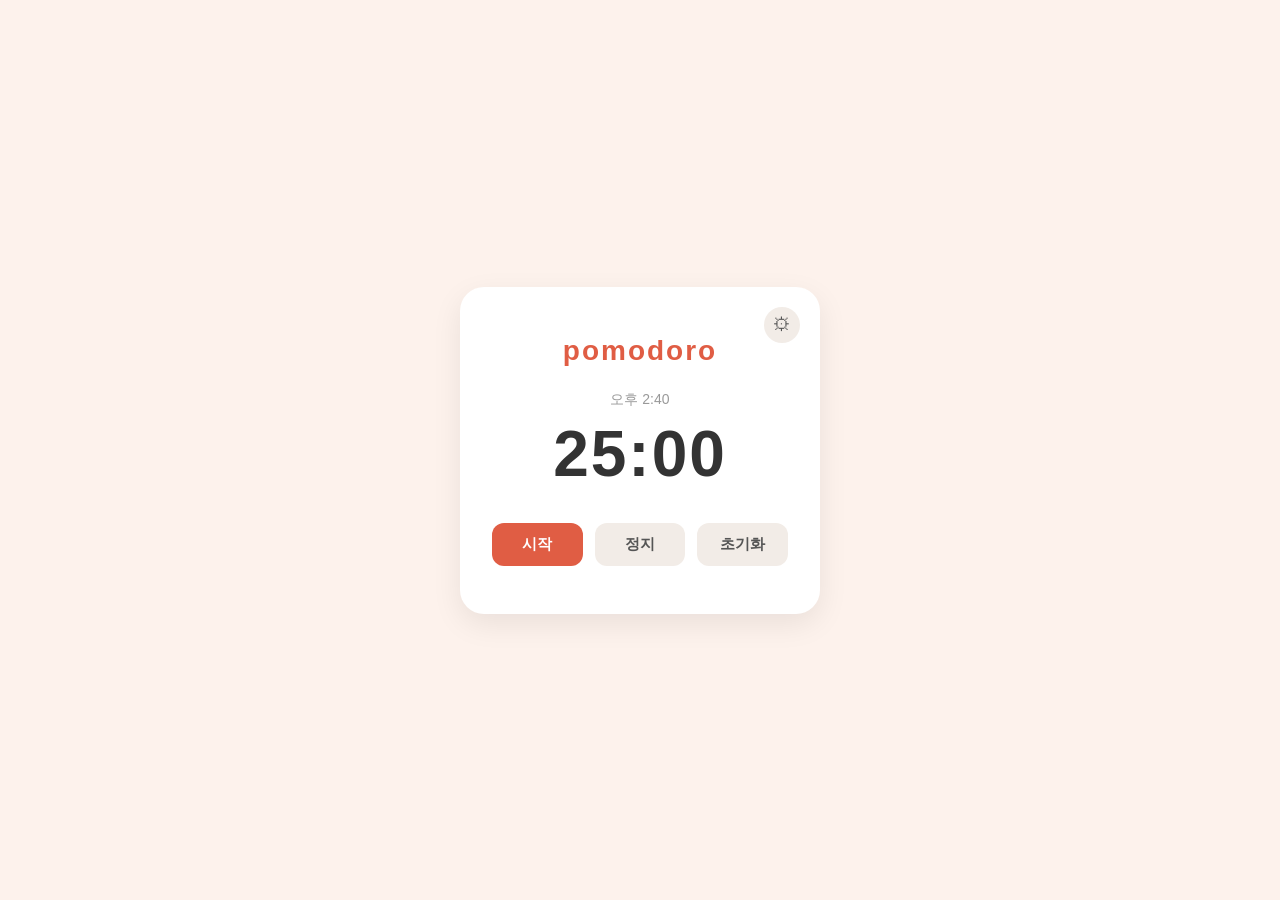
==== index.html @ 23a1b81c "init 초기화파일" ====
<!DOCTYPE html>
<html lang="ko">
<head>
  <meta charset="UTF-8" />
  <meta name="viewport" content="width=device-width, initial-scale=1.0" />
  <title>Pomodoro Timer</title>
  <link rel="stylesheet" href="index.css" />
</head>
<body>
  <main class="timer-card">
    <a class="settings-btn" href="setting.html" aria-label="설정">⚙</a>

    <h1>pomodoro</h1>

    <p class="clock" id="clock">오후 2:40</p>

    <p class="time-left" id="time-left">25:00</p>

    <div class="controls">
      <button class="btn btn-start" type="button" onclick="startTimer()">시작</button>
      <button class="btn btn-stop" type="button" onclick="stopTimer()">정지</button>
      <button class="btn btn-reset" type="button" onclick="resetTimer()">초기화</button>
    </div>
  </main>

  <script src="index.js"></script>
</body>
</html>
---- index.css ----
* {
  box-sizing: border-box;
  margin: 0;
  padding: 0;
}

body {
  min-height: 100vh;
  display: flex;
  align-items: center;
  justify-content: center;
  background-color: #fdf2ec;
  font-family: "Segoe UI", "Malgun Gothic", sans-serif;
}

.timer-card {
  position: relative;
  width: 360px;
  padding: 48px 32px;
  background-color: #ffffff;
  border-radius: 24px;
  box-shadow: 0 10px 30px rgba(0, 0, 0, 0.08);
  text-align: center;
}

.settings-btn {
  position: absolute;
  top: 20px;
  right: 20px;
  display: flex;
  align-items: center;
  justify-content: center;
  width: 36px;
  height: 36px;
  border: none;
  border-radius: 50%;
  background-color: #f2ece7;
  color: #555;
  font-size: 18px;
  text-decoration: none;
  cursor: pointer;
}

.settings-btn:hover {
  background-color: #e7ddd4;
}

h1 {
  font-size: 28px;
  font-weight: 700;
  color: #e05d44;
  letter-spacing: 2px;
  text-transform: lowercase;
  margin-bottom: 24px;
}

.clock {
  font-size: 14px;
  color: #999;
  margin-bottom: 8px;
}

.time-left {
  font-size: 64px;
  font-weight: 700;
  color: #333;
  letter-spacing: 2px;
  margin-bottom: 32px;
}

.controls {
  display: flex;
  gap: 12px;
  justify-content: center;
}

.btn {
  flex: 1;
  padding: 12px 0;
  border: none;
  border-radius: 12px;
  font-size: 15px;
  font-weight: 600;
  cursor: pointer;
  transition: opacity 0.2s ease;
}

.btn:hover {
  opacity: 0.85;
}

.btn-start {
  background-color: #e05d44;
  color: #fff;
}

.btn-stop {
  background-color: #f2ece7;
  color: #555;
}

.btn-reset {
  background-color: #f2ece7;
  color: #555;
}
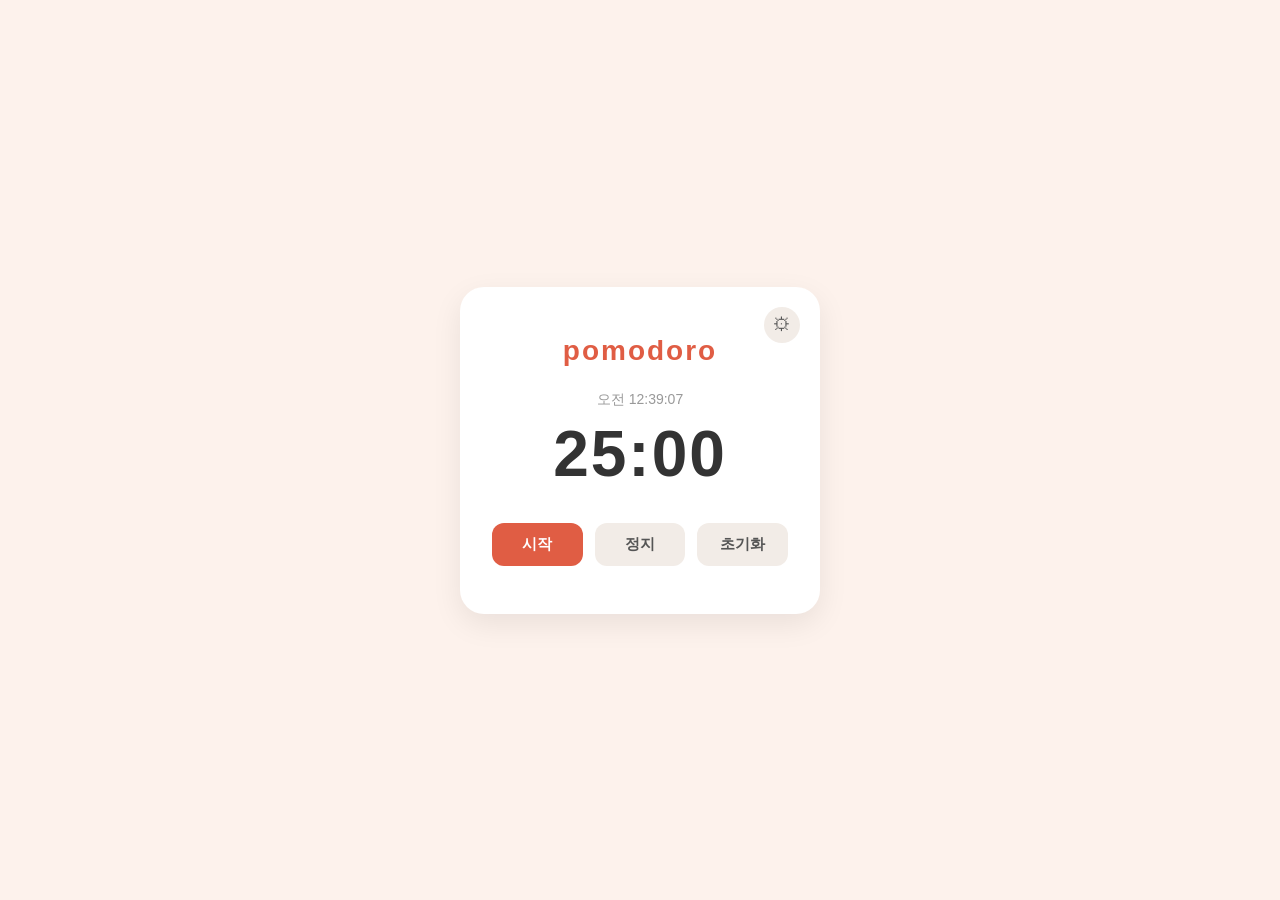
==== commit 9168ba11: "0814-제목 변경" ====
--- a/index.html
+++ b/index.html
@@ -1,28 +1,34 @@
-<!DOCTYPE html>
+<!doctype html>
 <html lang="ko">
-<head>
-  <meta charset="UTF-8" />
-  <meta name="viewport" content="width=device-width, initial-scale=1.0" />
-  <title>Pomodoro Timer</title>
-  <link rel="stylesheet" href="index.css" />
-</head>
-<body>
-  <main class="timer-card">
-    <a class="settings-btn" href="setting.html" aria-label="설정">⚙</a>
+  <head>
+    <meta charset="UTF-8" />
+    <meta name="viewport" content="width=device-width, initial-scale=1.0" />
+    <title>강원도 춘천시 온의동 pompdoro</title>
+    <link rel="stylesheet" href="index.css" />
+  </head>
+  <body>
+    <main class="timer-card">
+      <a class="settings-btn" href="setting.html" aria-label="설정">⚙</a>
 
-    <h1>pomodoro</h1>
+      <h1>pomodoro</h1>
 
-    <p class="clock" id="clock">오후 2:40</p>
+      <p class="clock" id="clock">오후 2:40</p>
 
-    <p class="time-left" id="time-left">25:00</p>
+      <p class="time-left" id="time-left">25:00</p>
 
-    <div class="controls">
-      <button class="btn btn-start" type="button" onclick="startTimer()">시작</button>
-      <button class="btn btn-stop" type="button" onclick="stopTimer()">정지</button>
-      <button class="btn btn-reset" type="button" onclick="resetTimer()">초기화</button>
-    </div>
-  </main>
+      <div class="controls">
+        <button class="btn btn-start" type="button" onclick="startTimer()">
+          시작
+        </button>
+        <button class="btn btn-stop" type="button" onclick="stopTimer()">
+          정지
+        </button>
+        <button class="btn btn-reset" type="button" onclick="resetTimer()">
+          초기화
+        </button>
+      </div>
+    </main>
 
-  <script src="index.js"></script>
-</body>
+    <script src="index.js"></script>
+  </body>
 </html>
